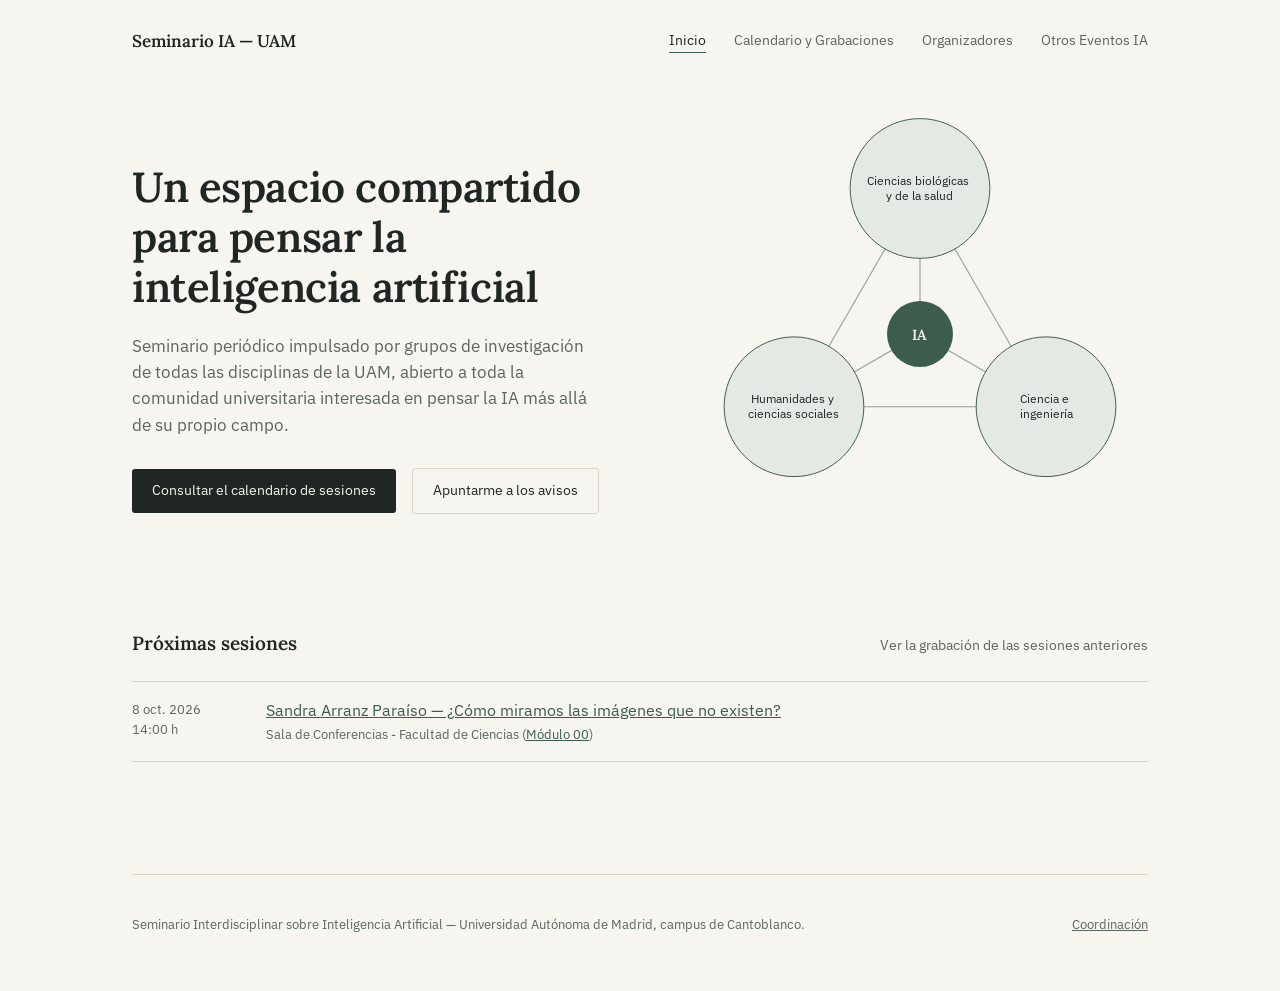
==== index.html @ 927c235e "Update session details in index.html" ====
<!DOCTYPE html>
<html lang="es">
<head>
<meta charset="UTF-8">
<meta name="viewport" content="width=device-width, initial-scale=1.0">
<title>Seminario IA — UAM</title>
<link rel="icon" type="image/png" href="favicon.png">
<meta property="og:type" content="website">
<meta property="og:title" content="Seminario IA - UAM">
<meta property="og:image" content="og-image.png">
<link rel="preconnect" href="https://fonts.googleapis.com">
<link href="https://fonts.googleapis.com/css2?family=Lora:wght@500;600&family=IBM+Plex+Sans:wght@400;500&display=swap" rel="stylesheet">
<link rel="stylesheet" href="estilo.css">
</head>
<body>

<nav>
  <div class="brand">Seminario IA — UAM</div>
  <div class="navlinks">
    <a href="index.html" class="active">Inicio</a>
    <a href="calendario-grabaciones.html"><span class="full">Calendario y Grabaciones</span><span class="short">Calendario</span></a>
    <a href="organizadores.html">Organizadores</a>
    <a href="otros-eventos.html"><span class="full">Otros Eventos IA</span><span class="short">Otros</span></a>
  </div>
</nav>

<div class="wrap">
  <section class="hero">
    <div>
      <h1>Un espacio compartido para pensar la inteligencia artificial</h1>
      <p class="lede">Seminario periódico impulsado por grupos de investigación de todas las disciplinas de la UAM, abierto a toda la comunidad universitaria interesada en pensar la IA más allá de su propio campo.</p>
      <div class="cta-row">
        <a class="btn" href="calendario-grabaciones.html">Consultar el calendario de sesiones</a>
        <a class="btn secondary" href="https://forms.gle/hXavyXT2QzuGnh81A" target="_blank" rel="noopener">Apuntarme a los avisos</a>
      </div>
    </div>

    <div class="diagram-wrap">
      <svg viewBox="-25 -20 470 470" xmlns="http://www.w3.org/2000/svg">
        <g class="orbit" style="transform-box:view-box;transform-origin:210px 215px;">
          <g stroke="var(--accent)" stroke-width="1.1" fill="none" opacity="0.55">
            <line x1="210" y1="215" x2="210" y2="65"/>
            <line x1="210" y1="215" x2="80.1" y2="290"/>
            <line x1="210" y1="215" x2="339.9" y2="290"/>
            <line x1="210" y1="65" x2="80.1" y2="290"/>
            <line x1="210" y1="65" x2="339.9" y2="290"/>
            <line x1="80.1" y1="290" x2="339.9" y2="290"/>
          </g>

          <g class="counter-orbit" font-family="IBM Plex Sans, sans-serif" font-size="12.5" fill="var(--ink)" style="transform-box:view-box;transform-origin:210px 65px;">
            <circle cx="210" cy="65" r="72" fill="var(--accent-soft)" stroke="var(--accent)" stroke-width="1"/>
            <text x="210" y="61" text-anchor="middle">
              <tspan x="210" dy="0">Ciencias biológicas</tspan>
              <tspan x="210" dy="16">y de la salud</tspan>
            </text>
          </g>

          <g class="counter-orbit" font-family="IBM Plex Sans, sans-serif" font-size="12.5" fill="var(--ink)" style="transform-box:view-box;transform-origin:80.1px 290px;">
            <circle cx="80.1" cy="290" r="72" fill="var(--accent-soft)" stroke="var(--accent)" stroke-width="1"/>
            <text x="80.1" y="286" text-anchor="middle">
              <tspan x="80.1" dy="0">Humanidades y</tspan>
              <tspan x="80.1" dy="16">ciencias sociales</tspan>
            </text>
          </g>

          <g class="counter-orbit" font-family="IBM Plex Sans, sans-serif" font-size="12.5" fill="var(--ink)" style="transform-box:view-box;transform-origin:339.9px 290px;">
            <circle cx="339.9" cy="290" r="72" fill="var(--accent-soft)" stroke="var(--accent)" stroke-width="1"/>
            <text x="339.9" y="286" text-anchor="middle">
              <tspan x="339.9" dy="0">Ciencia e</tspan>
              <tspan x="339.9" dy="16">ingeniería</tspan>
            </text>
          </g>
        </g>

        <circle cx="210" cy="215" r="34" fill="var(--accent)"/>
        <text x="210" y="221" text-anchor="middle" fill="var(--paper)" font-family="Lora, serif" font-size="15" font-weight="600">IA</text>
      </svg>
    </div>
  </section>

  <section class="avisos">
    <div class="avisos-head">
      <h2>Próximas sesiones</h2>
      <a href="calendario-grabaciones.html">Ver la grabación de las sesiones anteriores</a>
    </div>
    <div class="aviso-row">
      <div class="aviso-date">8 oct. 2026<br>14:00 h</div>
      <div class="aviso-title"><a href="https://sinterdia.github.io/seminario-interdisciplinar-ia/Carteles/anuncio-sandra-arranz.pdf">Sandra Arranz Paraíso — ¿Cómo miramos las imágenes que no existen?</a>
        <span>Sala de Conferencias - Facultad de Ciencias (<a href="https://www.mjusticia.gob.es/es/Ciudadano/EmpleoPublico/Documents/10-Plano-distribucion-de-aulas-de-Ciencias.pdf">Módulo 00</a>)</span>
      </div>
    </div>
  </section>

  <footer>
    <span>Seminario Interdisciplinar sobre Inteligencia Artificial — Universidad Autónoma de Madrid, campus de Cantoblanco.</span>
    <a href="https://github.com/login?return_to=https%3A%2F%2Fgithub.com%2Fsinterdia%2Fcoordinacion%2Fdiscussions">Coordinación</a>
  </footer>
</div>

</body>
</html>
---- estilo.css ----
:root{
  --paper:#F7F5F0;
  --ink:#1F2623;
  --ink-soft:#5B6560;
  --accent:#3C5C4E;
  --accent-soft:#E4E9E4;
  --line:#DAD5C9;
}
*{box-sizing:border-box;}
body{
  margin:0;
  background:var(--paper);
  color:var(--ink);
  font-family:'IBM Plex Sans', sans-serif;
  line-height:1.55;
}
h1,h2,h3{
  font-family:'Lora', serif;
  font-weight:600;
  margin:0;
}
a{color:var(--accent);}
.wrap{max-width:1080px;margin:0 auto;padding:0 32px;}

/* ---------- Cabecera / menú ---------- */
nav{
  display:flex;justify-content:space-between;align-items:center;
  padding:28px 32px;max-width:1080px;margin:0 auto;
}
.brand{font-family:'Lora', serif;font-weight:600;font-size:17px;}
.navlinks{display:flex;gap:28px;font-size:14px;}
.navlinks a{text-decoration:none;color:var(--ink-soft);border-bottom:1px solid transparent;}
.navlinks a:hover{border-bottom:1px solid var(--accent);color:var(--ink);}
.navlinks a.active{color:var(--ink);border-bottom:1px solid var(--accent);}
.navlinks .short{display:none;}

@media (max-width:600px){
  nav{flex-wrap:wrap;gap:10px;padding:20px 20px;}
  .navlinks{gap:16px;font-size:13px;flex-wrap:wrap;}
  .navlinks .full{display:none;}
  .navlinks .short{display:inline;}
}

/* ---------- Hero (Inicio) ---------- */
.hero{
  display:grid;grid-template-columns:1.05fr 0.95fr;gap:56px;
  align-items:center;
  padding:24px 0 36px;
}
.hero h1{font-size:clamp(30px,4vw,42px);line-height:1.2;letter-spacing:-0.01em;}
.hero p.lede{
  font-size:17px;color:var(--ink-soft);margin:20px 0 0;max-width:46ch;
}
.cta-row{margin-top:30px;display:flex;gap:16px;align-items:center;}
.btn{
  display:inline-block;padding:11px 20px;background:var(--ink);color:var(--paper);
  text-decoration:none;font-size:14px;border-radius:3px;
}
.btn.secondary{
  background:transparent;color:var(--ink);border:1px solid var(--line);
}

@media (max-width:760px){
  .hero{grid-template-columns:1fr;}
}

/* ---------- Diagrama giratorio (Inicio) ---------- */
.diagram-wrap{position:relative;}
.diagram-wrap svg{width:100%;height:auto;}

.orbit{animation:spin 90s linear infinite;}
.counter-orbit{animation:spin-reverse 90s linear infinite;}
@keyframes spin{from{transform:rotate(0deg);}to{transform:rotate(360deg);}}
@keyframes spin-reverse{from{transform:rotate(0deg);}to{transform:rotate(-360deg);}}
@media (prefers-reduced-motion:reduce){
  .orbit,.counter-orbit{animation:none;}
}

/* ---------- Cabecera simple de página (Calendario, Organizadores, Otros eventos) ---------- */
.page-hero{padding:36px 0 8px;}
.page-hero h1{font-size:clamp(26px,3.4vw,34px);letter-spacing:-0.01em;}
.page-hero p{color:var(--ink-soft);margin-top:14px;font-size:16px;}

.section-title{font-size:19px;margin:52px 0 20px;}

/* ---------- Filas de sesión (Inicio y Calendario) ---------- */
.avisos{padding:24px 0 56px;}
.avisos-head{display:flex;justify-content:space-between;align-items:baseline;margin-bottom:22px;}
.avisos-head h2{font-size:19px;}
.avisos-head a{font-size:13.5px;text-decoration:none;color:var(--ink-soft);}
.aviso-row{
  display:flex;gap:24px;padding:16px 0;border-top:1px solid var(--line);
}
.aviso-row:last-child{border-bottom:1px solid var(--line);}
.aviso-date{width:110px;flex-shrink:0;font-size:13px;color:var(--ink-soft);padding-top:2px;}
.aviso-title{font-size:15.5px;}
.aviso-title span{display:block;font-size:13px;color:var(--ink-soft);margin-top:3px;}

@media (max-width:600px){
  .aviso-row{flex-direction:column;gap:4px;}
  .aviso-date{width:auto;}
}

.empty-state{
  padding:28px 0 8px;font-size:14.5px;color:var(--ink-soft);
  border-top:1px solid var(--line);
}

/* ---------- Listas simples (Organizadores, Otros eventos) ---------- */
.list-row{
  display:flex;flex-direction:column;gap:4px;
  padding:22px 0;border-top:1px solid var(--line);
}
.list-row:last-child{border-bottom:1px solid var(--line);}
.list-row h3{font-size:17px;}
.list-row h3 a{color:var(--ink);text-decoration:none;border-bottom:1px solid var(--line);}
.list-row h3 a:hover{border-bottom-color:var(--accent);}
.list-row p{margin:0;font-size:14.5px;color:var(--ink-soft);}

/* ---------- Otros eventos: dos columnas ---------- */
.event-date{font-size:13px;color:var(--ink-soft);}
.events-grid{
  display:grid;grid-template-columns:1fr 1fr;gap:0 48px;
  margin-top:36px;align-items:start;
}
.events-col h2{font-size:19px;margin-bottom:4px;}

@media (max-width:700px){
  .events-grid{grid-template-columns:1fr;}
}

/* ---------- Pie de página ---------- */
footer{
  padding:40px 0 56px;font-size:13px;color:var(--ink-soft);
  border-top:1px solid var(--line);margin-top:56px;
  display:flex;justify-content:space-between;align-items:baseline;gap:16px;flex-wrap:wrap;
}
footer a{color:var(--ink-soft);}
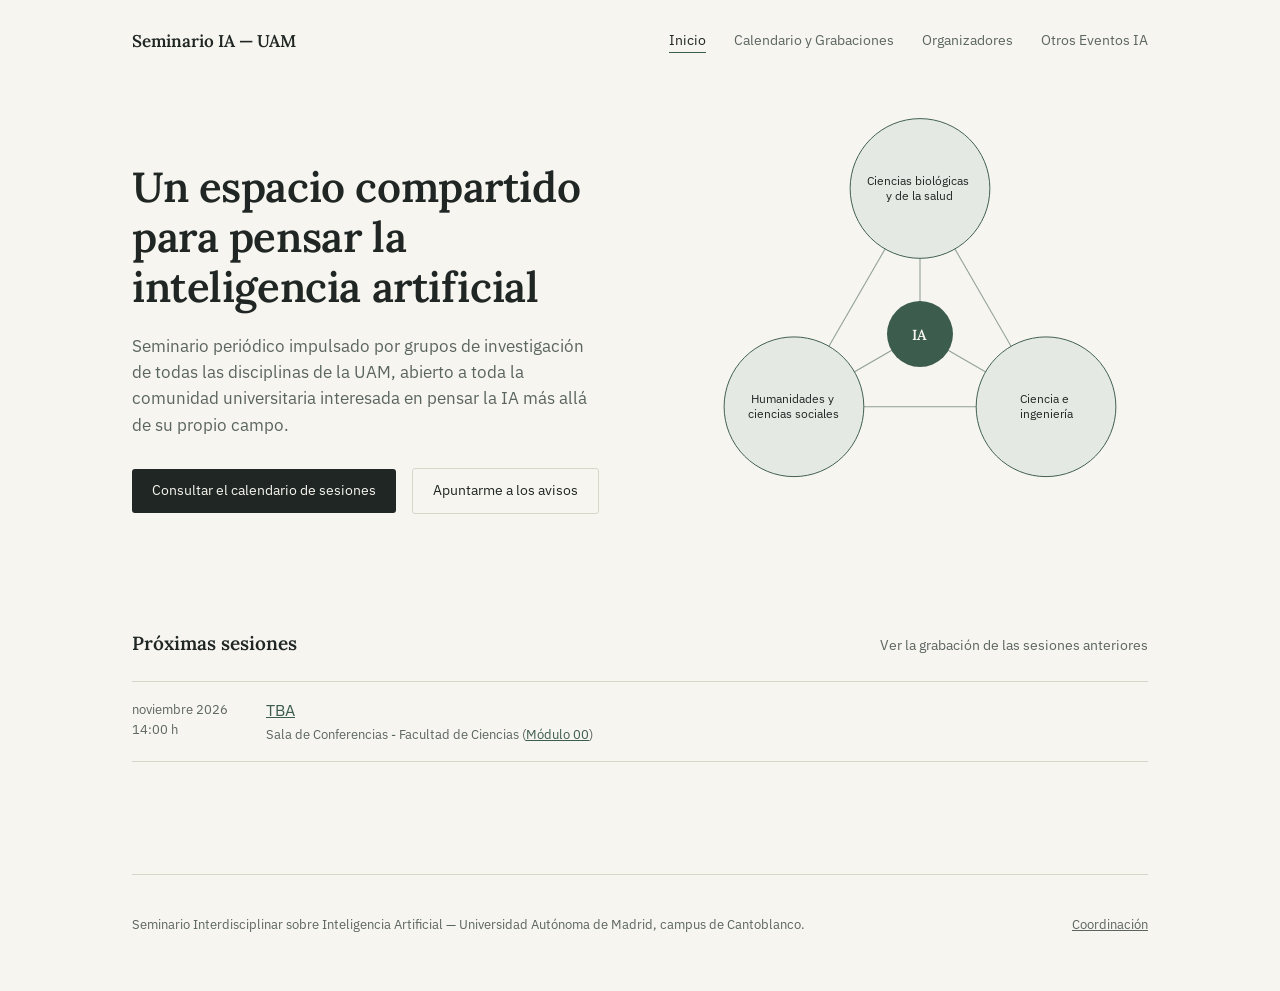
==== commit 2fdb113e: "Update index.html" ====
--- a/index.html
+++ b/index.html
@@ -84,8 +84,8 @@
       <a href="calendario-grabaciones.html">Ver la grabación de las sesiones anteriores</a>
     </div>
     <div class="aviso-row">
-      <div class="aviso-date">8 oct. 2026<br>14:00 h</div>
-      <div class="aviso-title"><a href="https://sinterdia.github.io/seminario-interdisciplinar-ia/Carteles/anuncio-sandra-arranz.pdf">Sandra Arranz Paraíso — ¿Cómo miramos las imágenes que no existen?</a>
+      <div class="aviso-date">noviembre 2026<br>14:00 h</div>
+      <div class="aviso-title"><a href="https://sinterdia.github.io/seminario-interdisciplinar-ia/Carteles/anuncio-TBA.pdf">TBA</a>
         <span>Sala de Conferencias - Facultad de Ciencias (<a href="https://www.mjusticia.gob.es/es/Ciudadano/EmpleoPublico/Documents/10-Plano-distribucion-de-aulas-de-Ciencias.pdf">Módulo 00</a>)</span>
       </div>
     </div>
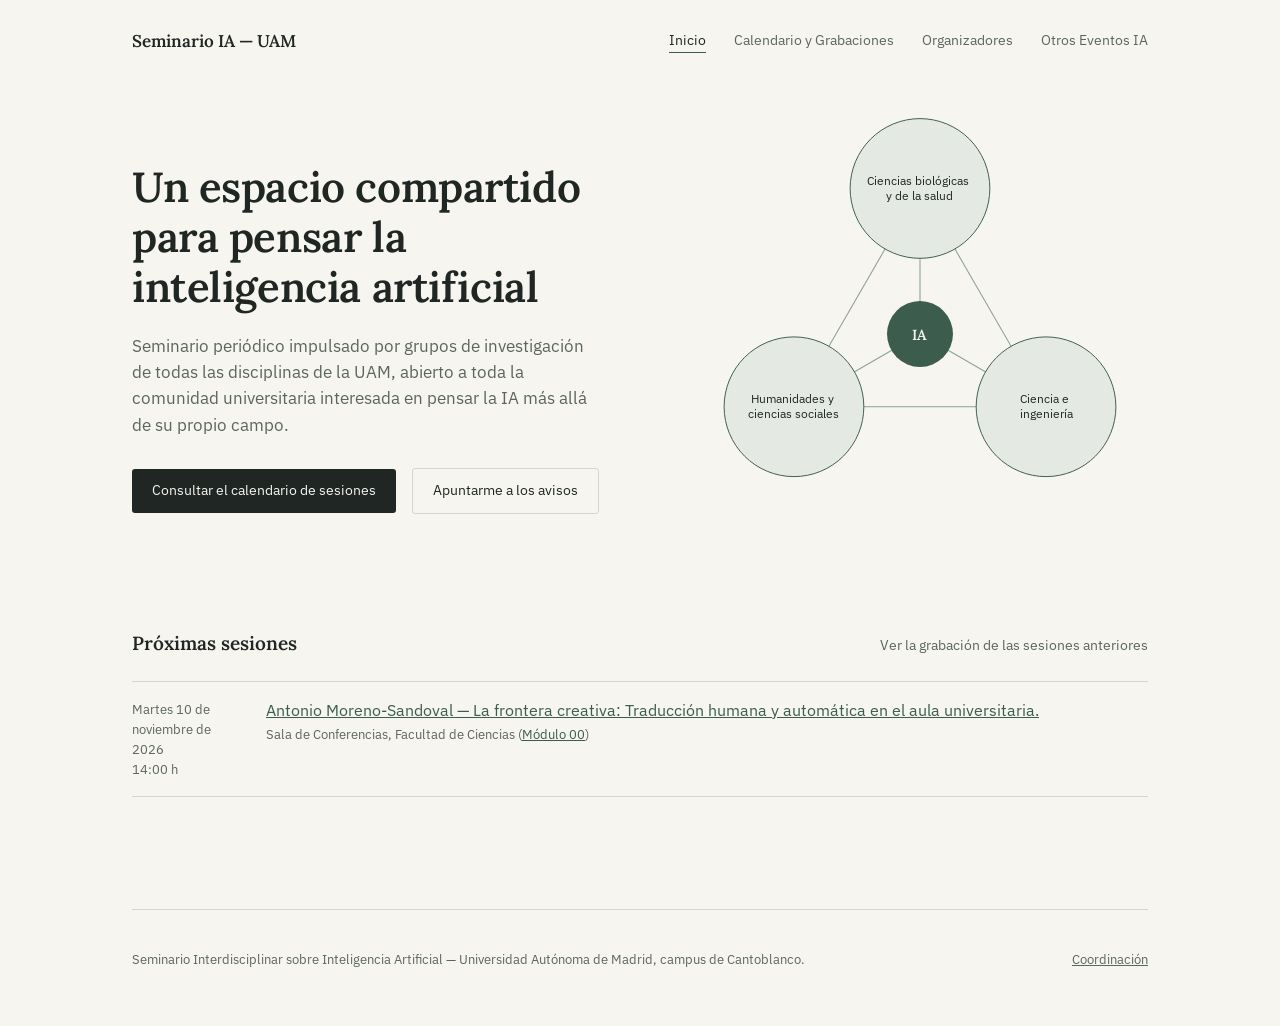
==== commit 6f72a21e: "Update index.html" ====
--- a/index.html
+++ b/index.html
@@ -84,9 +84,9 @@
       <a href="calendario-grabaciones.html">Ver la grabación de las sesiones anteriores</a>
     </div>
     <div class="aviso-row">
-      <div class="aviso-date">noviembre 2026<br>14:00 h</div>
-      <div class="aviso-title"><a href="https://sinterdia.github.io/seminario-interdisciplinar-ia/Carteles/anuncio-TBA.pdf">TBA</a>
-        <span>Sala de Conferencias - Facultad de Ciencias (<a href="https://www.mjusticia.gob.es/es/Ciudadano/EmpleoPublico/Documents/10-Plano-distribucion-de-aulas-de-Ciencias.pdf">Módulo 00</a>)</span>
+      <div class="aviso-date">Martes 10 de noviembre de 2026<br>14:00 h</div>
+      <div class="aviso-title"><a href="https://sinterdia.github.io/seminario-interdisciplinar-ia/Carteles/anuncio-antonio-moreno-sandoval.pdf">Antonio Moreno-Sandoval — La frontera creativa: Traducción humana y automática en el aula universitaria.</a>
+        <span>Sala de Conferencias, Facultad de Ciencias (<a href="https://www.mjusticia.gob.es/es/Ciudadano/EmpleoPublico/Documents/10-Plano-distribucion-de-aulas-de-Ciencias.pdf">Módulo 00</a>)</span>
       </div>
     </div>
   </section>
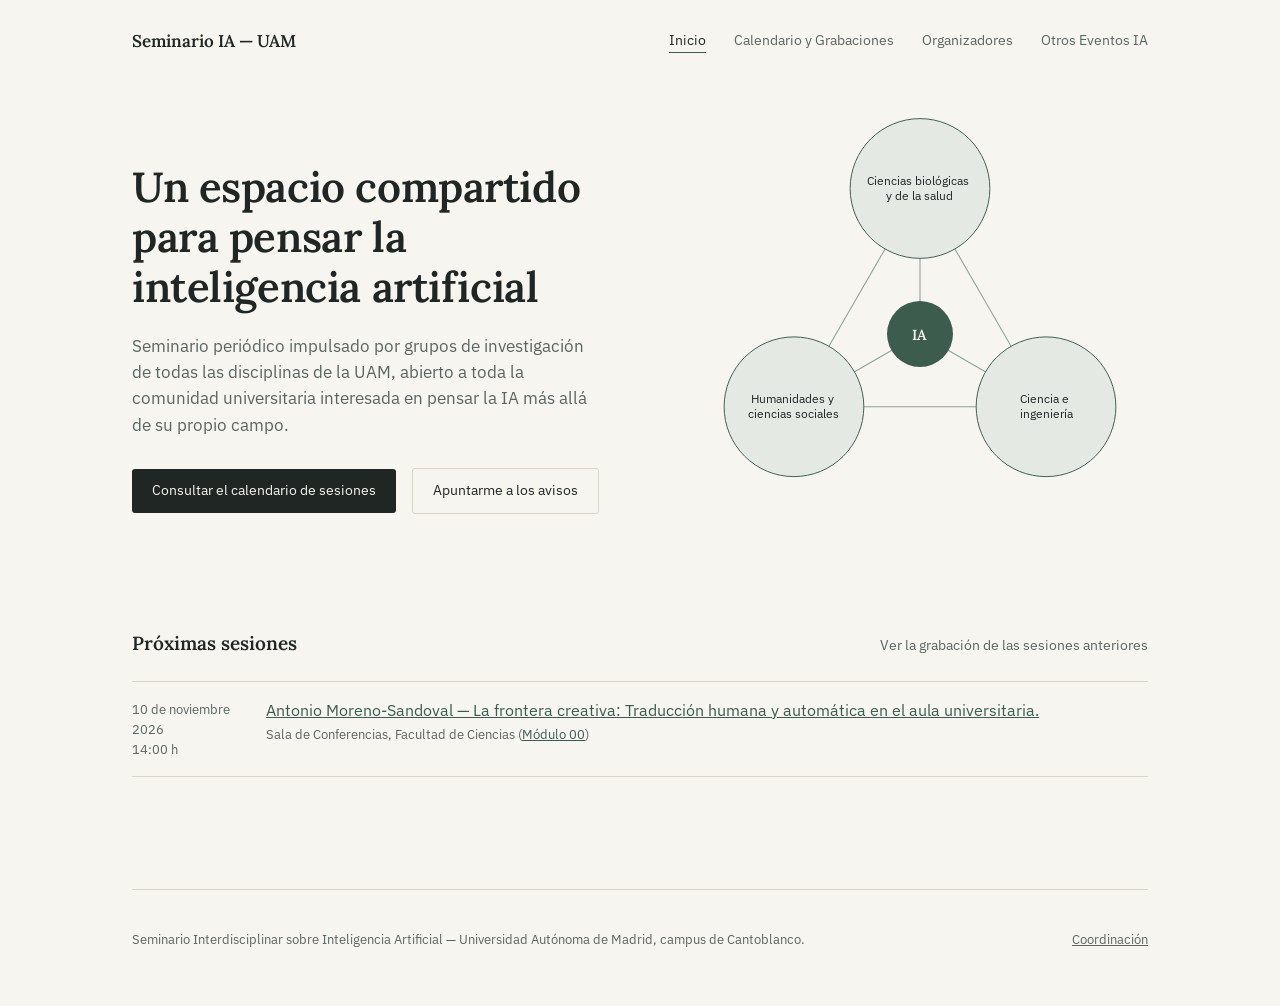
==== commit f1cea010: "Update session date format in index.html" ====
--- a/index.html
+++ b/index.html
@@ -84,7 +84,7 @@
       <a href="calendario-grabaciones.html">Ver la grabación de las sesiones anteriores</a>
     </div>
     <div class="aviso-row">
-      <div class="aviso-date">Martes 10 de noviembre de 2026<br>14:00 h</div>
+      <div class="aviso-date">10 de noviembre 2026<br>14:00 h</div>
       <div class="aviso-title"><a href="https://sinterdia.github.io/seminario-interdisciplinar-ia/Carteles/anuncio-antonio-moreno-sandoval.pdf">Antonio Moreno-Sandoval — La frontera creativa: Traducción humana y automática en el aula universitaria.</a>
         <span>Sala de Conferencias, Facultad de Ciencias (<a href="https://www.mjusticia.gob.es/es/Ciudadano/EmpleoPublico/Documents/10-Plano-distribucion-de-aulas-de-Ciencias.pdf">Módulo 00</a>)</span>
       </div>
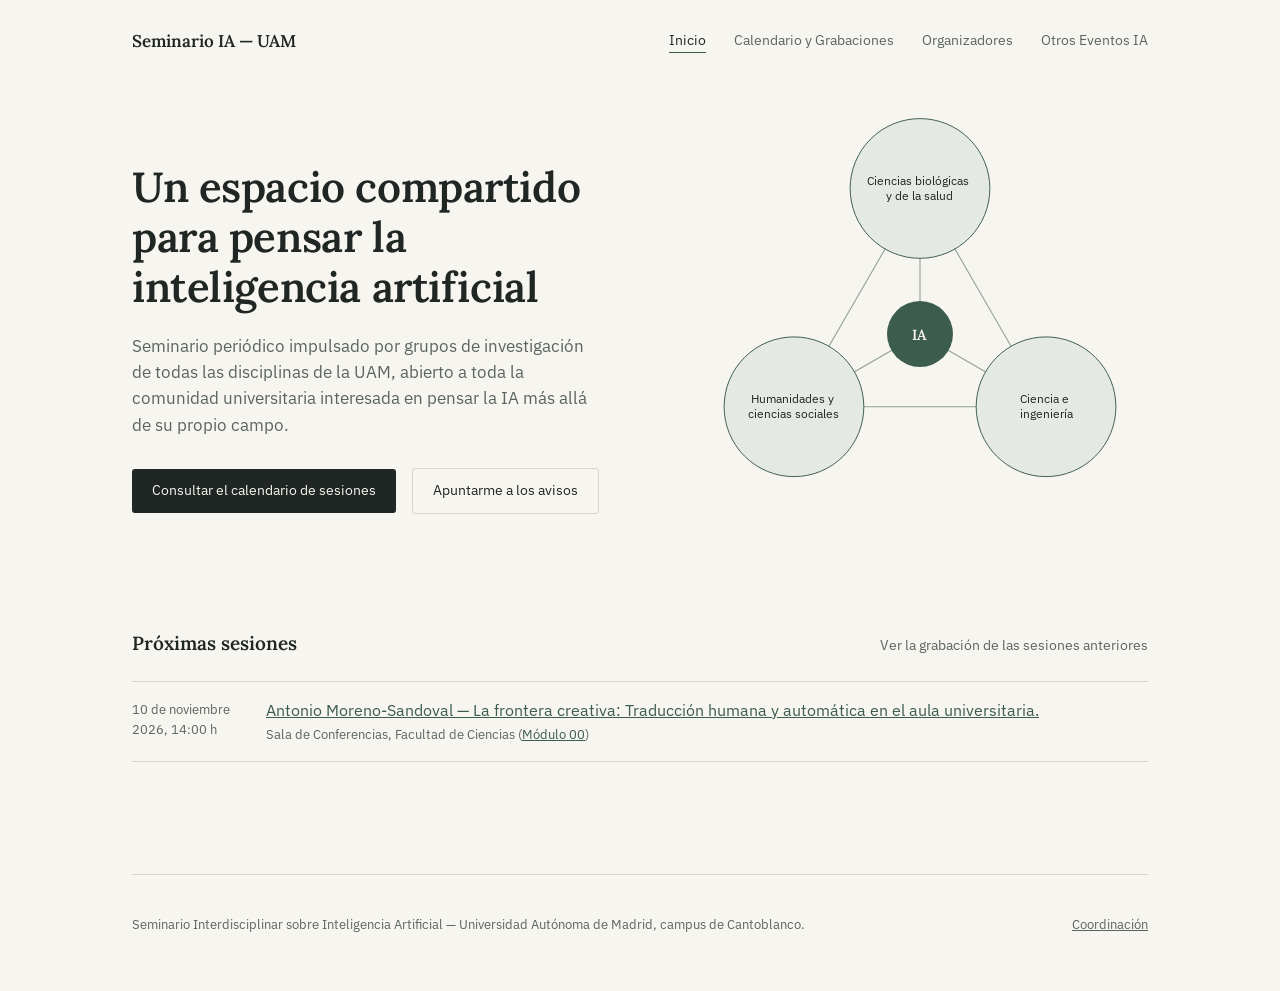
==== commit 23a8db67: "Update session date format in index.html" ====
--- a/index.html
+++ b/index.html
@@ -84,7 +84,7 @@
       <a href="calendario-grabaciones.html">Ver la grabación de las sesiones anteriores</a>
     </div>
     <div class="aviso-row">
-      <div class="aviso-date">10 de noviembre 2026<br>14:00 h</div>
+      <div class="aviso-date">10 de noviembre 2026, 14:00 h</div>
       <div class="aviso-title"><a href="https://sinterdia.github.io/seminario-interdisciplinar-ia/Carteles/anuncio-antonio-moreno-sandoval.pdf">Antonio Moreno-Sandoval — La frontera creativa: Traducción humana y automática en el aula universitaria.</a>
         <span>Sala de Conferencias, Facultad de Ciencias (<a href="https://www.mjusticia.gob.es/es/Ciudadano/EmpleoPublico/Documents/10-Plano-distribucion-de-aulas-de-Ciencias.pdf">Módulo 00</a>)</span>
       </div>
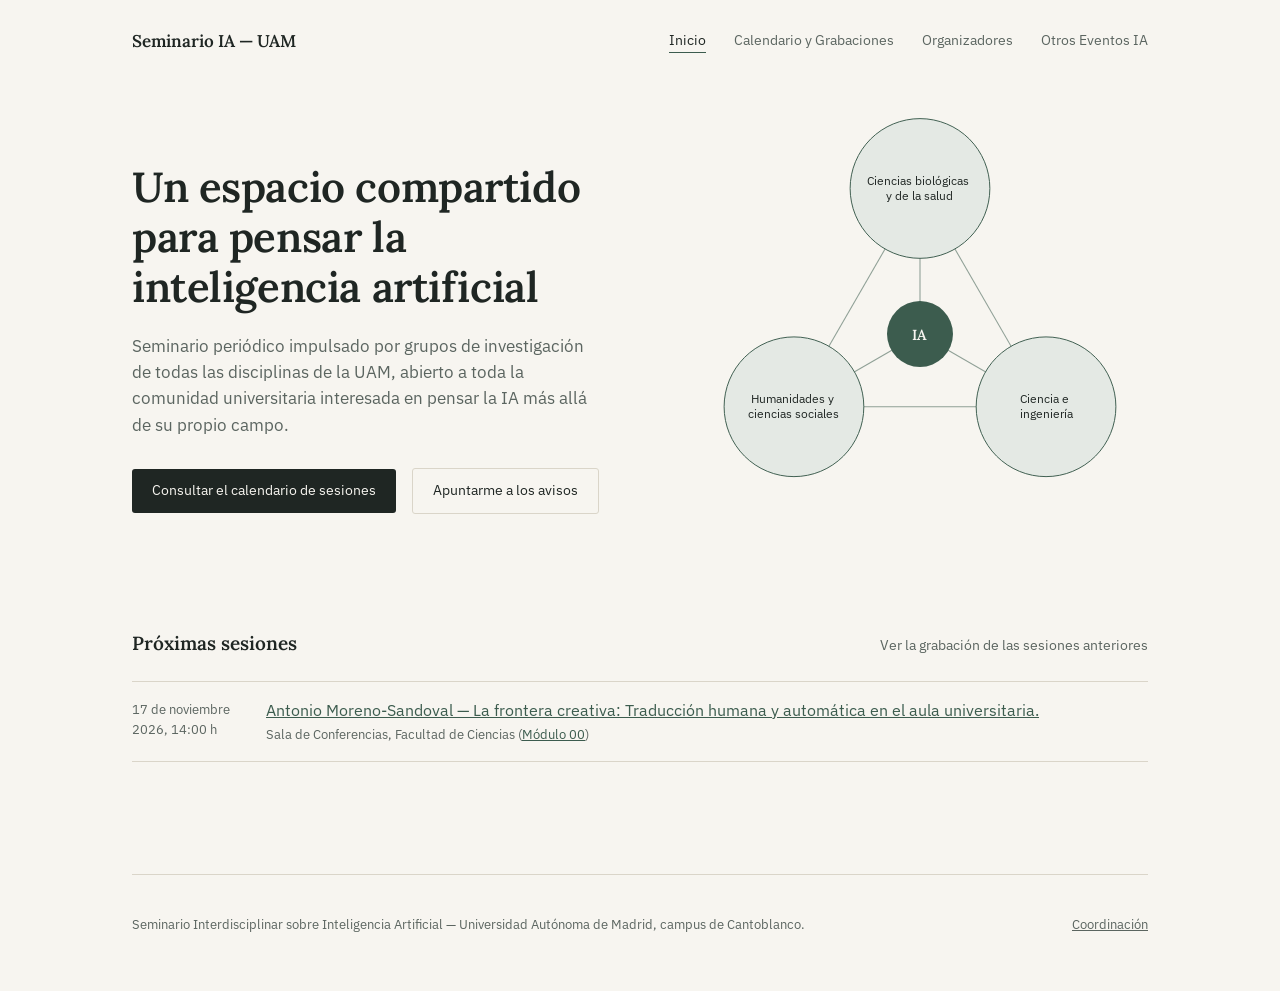
==== commit 7e87f978: "Update index.html" ====
--- a/index.html
+++ b/index.html
@@ -84,7 +84,7 @@
       <a href="calendario-grabaciones.html">Ver la grabación de las sesiones anteriores</a>
     </div>
     <div class="aviso-row">
-      <div class="aviso-date">10 de noviembre 2026, 14:00 h</div>
+      <div class="aviso-date">17 de noviembre 2026, 14:00 h</div>
       <div class="aviso-title"><a href="https://sinterdia.github.io/seminario-interdisciplinar-ia/Carteles/anuncio-antonio-moreno-sandoval.pdf">Antonio Moreno-Sandoval — La frontera creativa: Traducción humana y automática en el aula universitaria.</a>
         <span>Sala de Conferencias, Facultad de Ciencias (<a href="https://www.mjusticia.gob.es/es/Ciudadano/EmpleoPublico/Documents/10-Plano-distribucion-de-aulas-de-Ciencias.pdf">Módulo 00</a>)</span>
       </div>
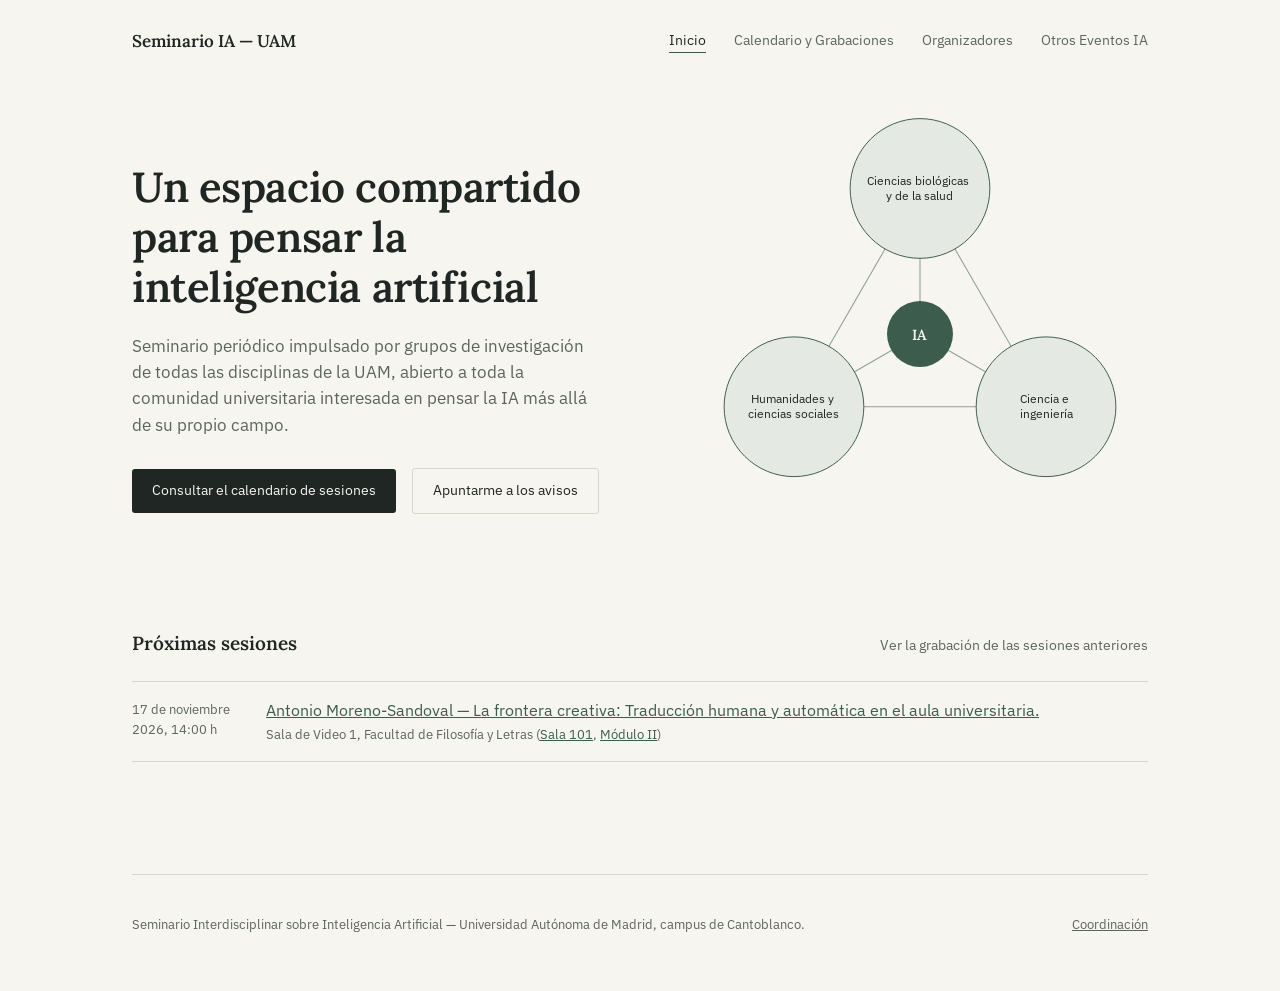
==== commit 5176b3d0: "Update index.html" ====
--- a/index.html
+++ b/index.html
@@ -83,10 +83,17 @@
       <h2>Próximas sesiones</h2>
       <a href="calendario-grabaciones.html">Ver la grabación de las sesiones anteriores</a>
     </div>
+<!--    <div class="aviso-row">
+      <div class="aviso-date">17 de noviembre 2026, 14:00 h</div>
+      <div class="aviso-title"><a href="https://sinterdia.github.io/seminario-interdisciplinar-ia/Carteles/anuncio-antonio-moreno-sandoval.pdf">Antonio Moreno-Sandoval — La frontera creativa: Traducción humana y automática en el aula universitaria.</a>
+        <span>Sala de Conferencias, Facultad de Ciencias (<a href="https://www.mjusticia.gob.es/es/Ciudadano/EmpleoPublico/Documents/10-Plano-distribucion-de-aulas-de-Ciencias.pdf">Módulo 00</a>)</span>
+      </div>
+    </div>
+-->
     <div class="aviso-row">
       <div class="aviso-date">17 de noviembre 2026, 14:00 h</div>
       <div class="aviso-title"><a href="https://sinterdia.github.io/seminario-interdisciplinar-ia/Carteles/anuncio-antonio-moreno-sandoval.pdf">Antonio Moreno-Sandoval — La frontera creativa: Traducción humana y automática en el aula universitaria.</a>
-        <span>Sala de Conferencias, Facultad de Ciencias (<a href="https://www.mjusticia.gob.es/es/Ciudadano/EmpleoPublico/Documents/10-Plano-distribucion-de-aulas-de-Ciencias.pdf">Módulo 00</a>)</span>
+        <span>Sala de Video 1, Facultad de Filosofía y Letras (<a href="https://www.uam.es/fyl/media/doc/1606981410210/espacdocentesyaulasinformat-n15102026.pdf">Sala 101</a>, <a href="https://www.uam.es/fyl/media/doc/1606981467499/planofacultad.pdf">Módulo II</a>)</span>
       </div>
     </div>
   </section>
